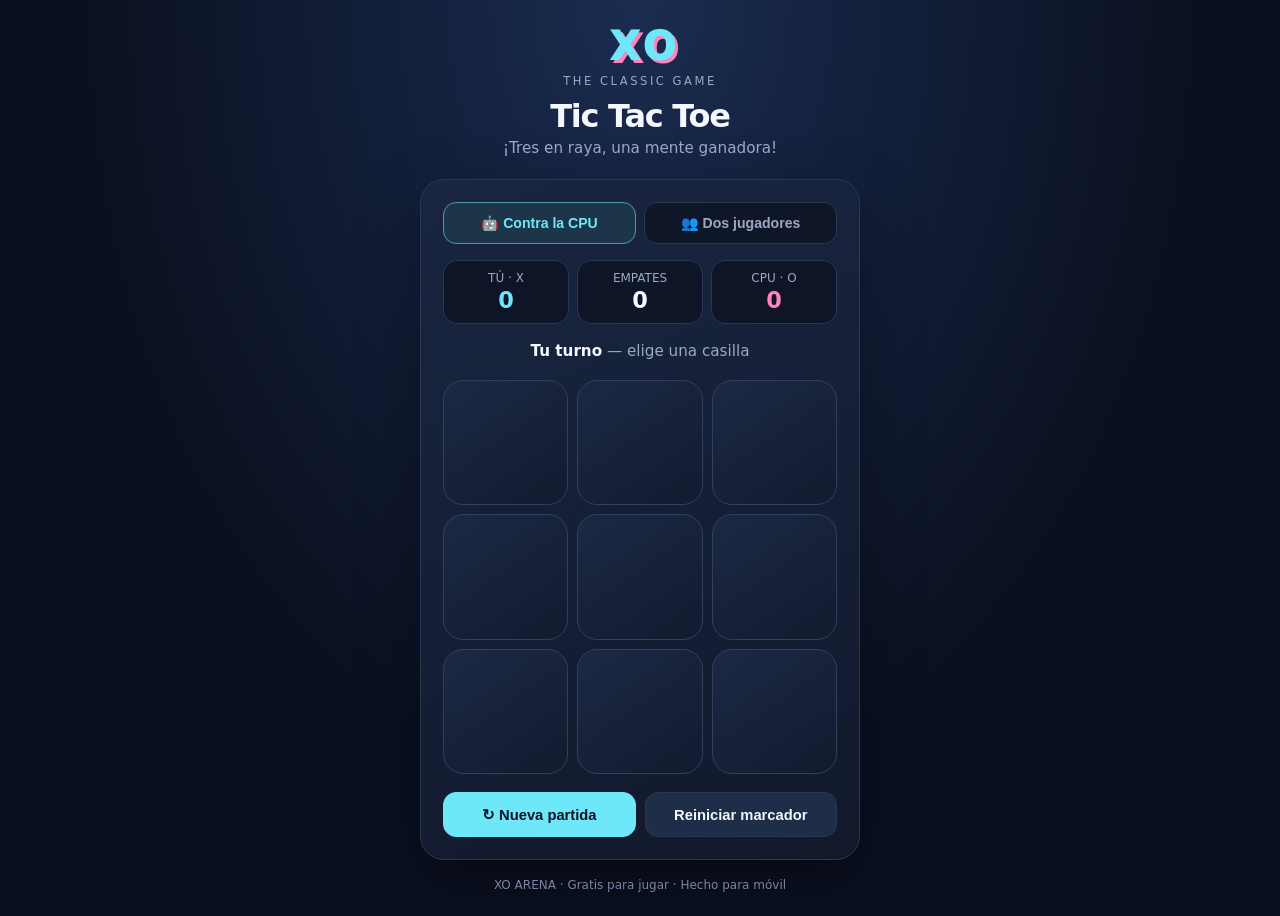
==== tic-tac-toe/index.html @ f256afb7 "Add mobile-friendly Tic Tac Toe game" ====
<!doctype html>
<html lang="es">
<head>
<meta charset="utf-8">
<meta name="viewport" content="width=device-width, initial-scale=1, viewport-fit=cover">
<meta name="theme-color" content="#10172a">
<meta name="description" content="Juega Tic Tac Toe contra otra persona o contra la computadora.">
<link rel="manifest" href="manifest.webmanifest">
<link rel="icon" href="icon.svg" type="image/svg+xml">
<title>Tic Tac Toe — XO Arena</title>
<style>
:root{color-scheme:dark;--bg:#0b1020;--panel:#141d33;--line:#293654;--text:#f4f7ff;--muted:#9ba9c5;--cyan:#6ee7f9;--pink:#ff83bd;--gold:#ffd166}
*{box-sizing:border-box}body{margin:0;min-height:100vh;background:radial-gradient(ellipse at top,#1a2c50 0%,var(--bg) 62%);font-family:system-ui,-apple-system,Segoe UI,sans-serif;color:var(--text);display:flex;justify-content:center;padding:24px 16px calc(24px + env(safe-area-inset-bottom))}
main{width:min(100%,440px);margin:auto}.brand{text-align:center;margin-bottom:22px}.logo{font-size:2.4rem;font-weight:950;letter-spacing:-5px;color:var(--cyan);text-shadow:3px 3px 0 #ff83bd}.eyebrow{font-size:.72rem;text-transform:uppercase;letter-spacing:.22em;color:var(--muted);margin-top:5px}.brand h1{font-size:2rem;margin:9px 0 4px;letter-spacing:-.04em}.brand p{margin:0;color:var(--muted);font-size:.95rem}
.panel{background:linear-gradient(160deg,#192541,#11192b);border:1px solid var(--line);border-radius:24px;padding:18px;box-shadow:0 22px 65px #0005}
.modes{display:grid;grid-template-columns:1fr 1fr;gap:8px;margin-bottom:16px}.mode{border:1px solid var(--line);border-radius:13px;background:#0e1628;color:var(--muted);padding:12px 8px;font-weight:750;font-size:.88rem;cursor:pointer}.mode.active{background:#1c3549;color:var(--cyan);border-color:#4e9aaa}
.score{display:grid;grid-template-columns:repeat(3,1fr);gap:8px;margin-bottom:18px}.score article{background:#0d1526;border:1px solid var(--line);border-radius:14px;padding:10px 5px;text-align:center}.score span{display:block;color:var(--muted);font-size:.75rem}.score strong{display:block;font-size:1.4rem;margin-top:2px}.score .x{color:var(--cyan)}.score .o{color:var(--pink)}
.status{text-align:center;color:var(--muted);min-height:26px;font-size:.95rem;margin:5px 0 12px}.status b{color:var(--text)}
.board{display:grid;grid-template-columns:repeat(3,1fr);gap:9px;aspect-ratio:1;margin-bottom:18px}.cell{border:1px solid #30405f;border-radius:18px;background:linear-gradient(145deg,#1c2944,#121b2f);font-size:clamp(2.8rem,15vw,4.3rem);font-weight:900;display:grid;place-items:center;cursor:pointer;transition:transform .12s,border-color .12s;min-width:0;touch-action:manipulation}.cell:active{transform:scale(.96)}.cell:disabled{cursor:default}.cell.x{color:var(--cyan)}.cell.o{color:var(--pink)}.cell.win{background:#263d4a;border-color:var(--gold);box-shadow:inset 0 0 22px #ffd16620}
.actions{display:grid;grid-template-columns:1fr 1fr;gap:9px}.btn{padding:13px;border-radius:13px;border:1px solid var(--line);background:#202d48;color:var(--text);font-weight:800;cursor:pointer;font-size:.92rem}.btn.primary{background:var(--cyan);color:#091321;border-color:var(--cyan)}.foot{text-align:center;color:#7786a4;font-size:.75rem;margin:18px 0 0}
@media(min-width:420px){.panel{padding:22px}.cell{border-radius:20px}}
</style>
</head>
<body><main>
<header class="brand"><div class="logo">X O</div><div class="eyebrow">The classic game</div><h1>Tic Tac Toe</h1><p>¡Tres en raya, una mente ganadora!</p></header>
<section class="panel" aria-label="Juego Tic Tac Toe">
<div class="modes"><button class="mode active" id="cpuMode">🤖 Contra la CPU</button><button class="mode" id="twoMode">👥 Dos jugadores</button></div>
<div class="score"><article><span id="xLabel">TÚ · X</span><strong class="x" id="xScore">0</strong></article><article><span>EMPATES</span><strong id="drawScore">0</strong></article><article><span id="oLabel">CPU · O</span><strong class="o" id="oScore">0</strong></article></div>
<div class="status" id="status" aria-live="polite"><b>Tu turno</b> — elige una casilla</div>
<div class="board" id="board" role="group" aria-label="Tablero de 3 por 3"></div>
<div class="actions"><button class="btn primary" id="newGame">↻ Nueva partida</button><button class="btn" id="reset">Reiniciar marcador</button></div>
</section><p class="foot">XO ARENA · Gratis para jugar · Hecho para móvil</p>
</main>
<script>
const boardEl=document.querySelector('#board'),statusEl=document.querySelector('#status');
let cells=Array(9).fill(''),turn='X',mode='cpu',over=false,scores={X:0,O:0,D:0},winning=[];
const wins=[[0,1,2],[3,4,5],[6,7,8],[0,3,6],[1,4,7],[2,5,8],[0,4,8],[2,4,6]];
function render(){boardEl.innerHTML='';cells.forEach((v,i)=>{const b=document.createElement('button');b.className='cell'+(v?' '+v.toLowerCase():'')+(winning.includes(i)?' win':'');b.textContent=v;b.setAttribute('aria-label','Casilla '+(i+1)+(v?', '+v:' vacía'));b.disabled=!!v||over||(mode==='cpu'&&turn==='O');b.onclick=()=>play(i);boardEl.appendChild(b)});document.querySelector('#xScore').textContent=scores.X;document.querySelector('#oScore').textContent=scores.O;document.querySelector('#drawScore').textContent=scores.D}
function check(){for(const line of wins)if(cells[line[0]]&&line.every(i=>cells[i]===cells[line[0]]))return line;return null}
function play(i){if(cells[i]||over)return;cells[i]=turn;let line=check();if(line){winning=line;over=true;scores[turn]++;statusEl.innerHTML=turn==='X'?'<b>¡Ganaste! 🎉</b>':'<b>¡'+(mode==='cpu'?'La CPU ganó 🤖':'Jugador O ganó')+'!</b>';render();return}if(cells.every(Boolean)){over=true;scores.D++;statusEl.innerHTML='<b>¡Empate!</b> Buena partida 🤝';render();return}turn=turn==='X'?'O':'X';status();render();if(mode==='cpu'&&turn==='O'){setTimeout(cpuMove,360)}}
function cpuMove(){if(over||mode!=='cpu')return;let move=bestMove();play(move)}
function bestMove(){// Minimax: la CPU juega de forma óptima
let best=-Infinity,choice=-1;for(let i=0;i<9;i++)if(!cells[i]){cells[i]='O';let score=minimax(false,0);cells[i]='';if(score>best){best=score;choice=i}}return choice}
function minimax(maximizing,depth){const line=check();if(line)return cells[line[0]]==='O'?10-depth:depth-10;if(cells.every(Boolean))return 0;if(maximizing){let best=-Infinity;for(let i=0;i<9;i++)if(!cells[i]){cells[i]='O';best=Math.max(best,minimax(false,depth+1));cells[i]=''}return best}else{let best=Infinity;for(let i=0;i<9;i++)if(!cells[i]){cells[i]='X';best=Math.min(best,minimax(true,depth+1));cells[i]=''}return best}}
function status(){statusEl.innerHTML=turn==='X'?'<b>Tu turno</b> — elige una casilla':mode==='cpu'?'<b>Turno de la CPU</b>':'<b>Turno del jugador O</b>'}
function newGame(){cells=Array(9).fill('');turn='X';over=false;winning=[];status();render()}
function setMode(m){mode=m;document.querySelector('#cpuMode').classList.toggle('active',m==='cpu');document.querySelector('#twoMode').classList.toggle('active',m==='two');document.querySelector('#xLabel').textContent=m==='cpu'?'TÚ · X':'JUGADOR X';document.querySelector('#oLabel').textContent=m==='cpu'?'CPU · O':'JUGADOR O';newGame()}
document.querySelector('#cpuMode').onclick=()=>setMode('cpu');document.querySelector('#twoMode').onclick=()=>setMode('two');document.querySelector('#newGame').onclick=newGame;document.querySelector('#reset').onclick=()=>{scores={X:0,O:0,D:0};newGame()};render();
if('serviceWorker' in navigator && location.protocol.startsWith('http'))window.addEventListener('load',()=>navigator.serviceWorker.register('sw.js').catch(()=>{}));
</script></body></html>
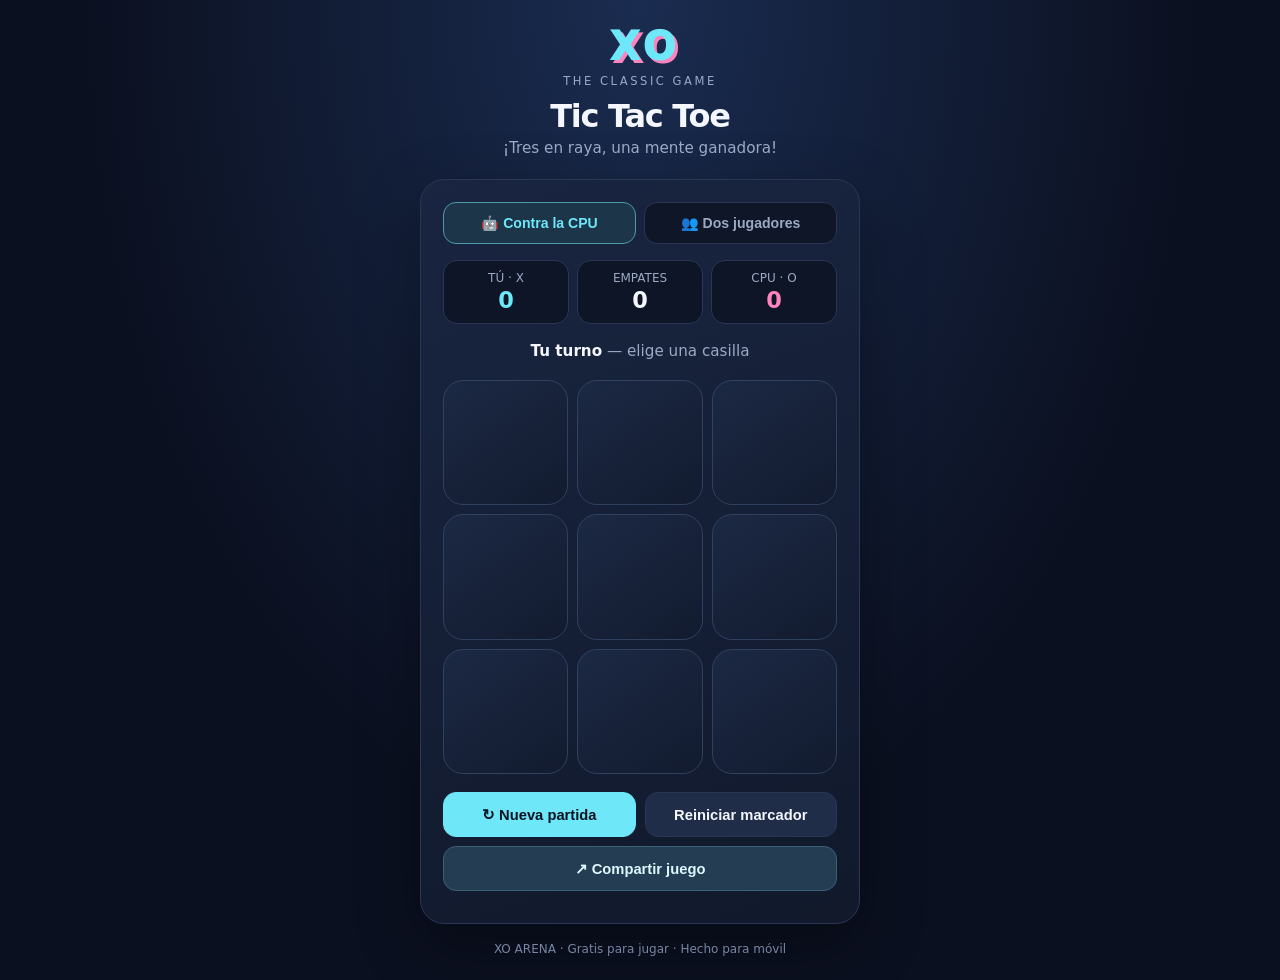
==== commit 16a9d586: "Add share button to Tic Tac Toe game" ====
--- a/tic-tac-toe/index.html
+++ b/tic-tac-toe/index.html
@@ -17,7 +17,7 @@
 .score{display:grid;grid-template-columns:repeat(3,1fr);gap:8px;margin-bottom:18px}.score article{background:#0d1526;border:1px solid var(--line);border-radius:14px;padding:10px 5px;text-align:center}.score span{display:block;color:var(--muted);font-size:.75rem}.score strong{display:block;font-size:1.4rem;margin-top:2px}.score .x{color:var(--cyan)}.score .o{color:var(--pink)}
 .status{text-align:center;color:var(--muted);min-height:26px;font-size:.95rem;margin:5px 0 12px}.status b{color:var(--text)}
 .board{display:grid;grid-template-columns:repeat(3,1fr);gap:9px;aspect-ratio:1;margin-bottom:18px}.cell{border:1px solid #30405f;border-radius:18px;background:linear-gradient(145deg,#1c2944,#121b2f);font-size:clamp(2.8rem,15vw,4.3rem);font-weight:900;display:grid;place-items:center;cursor:pointer;transition:transform .12s,border-color .12s;min-width:0;touch-action:manipulation}.cell:active{transform:scale(.96)}.cell:disabled{cursor:default}.cell.x{color:var(--cyan)}.cell.o{color:var(--pink)}.cell.win{background:#263d4a;border-color:var(--gold);box-shadow:inset 0 0 22px #ffd16620}
-.actions{display:grid;grid-template-columns:1fr 1fr;gap:9px}.btn{padding:13px;border-radius:13px;border:1px solid var(--line);background:#202d48;color:var(--text);font-weight:800;cursor:pointer;font-size:.92rem}.btn.primary{background:var(--cyan);color:#091321;border-color:var(--cyan)}.foot{text-align:center;color:#7786a4;font-size:.75rem;margin:18px 0 0}
+.actions{display:grid;grid-template-columns:1fr 1fr;gap:9px}.share-row{margin-top:9px}.share-row .btn{width:100%;background:#243d53;border-color:#3c6078;color:#dff8ff}.btn{padding:13px;border-radius:13px;border:1px solid var(--line);background:#202d48;color:var(--text);font-weight:800;cursor:pointer;font-size:.92rem}.btn.primary{background:var(--cyan);color:#091321;border-color:var(--cyan)}.foot{text-align:center;color:#7786a4;font-size:.75rem;margin:18px 0 0}
 @media(min-width:420px){.panel{padding:22px}.cell{border-radius:20px}}
 </style>
 </head>
@@ -28,7 +28,7 @@
 <div class="score"><article><span id="xLabel">TÚ · X</span><strong class="x" id="xScore">0</strong></article><article><span>EMPATES</span><strong id="drawScore">0</strong></article><article><span id="oLabel">CPU · O</span><strong class="o" id="oScore">0</strong></article></div>
 <div class="status" id="status" aria-live="polite"><b>Tu turno</b> — elige una casilla</div>
 <div class="board" id="board" role="group" aria-label="Tablero de 3 por 3"></div>
-<div class="actions"><button class="btn primary" id="newGame">↻ Nueva partida</button><button class="btn" id="reset">Reiniciar marcador</button></div>
+<div class="actions"><button class="btn primary" id="newGame">↻ Nueva partida</button><button class="btn" id="reset">Reiniciar marcador</button></div><div class="share-row"><button class="btn" id="shareGame">↗ Compartir juego</button></div><p id="shareStatus" class="status" aria-live="polite" style="margin:10px 0 0;min-height:0"></p>
 </section><p class="foot">XO ARENA · Gratis para jugar · Hecho para móvil</p>
 </main>
 <script>
@@ -45,6 +45,7 @@
 function status(){statusEl.innerHTML=turn==='X'?'<b>Tu turno</b> — elige una casilla':mode==='cpu'?'<b>Turno de la CPU</b>':'<b>Turno del jugador O</b>'}
 function newGame(){cells=Array(9).fill('');turn='X';over=false;winning=[];status();render()}
 function setMode(m){mode=m;document.querySelector('#cpuMode').classList.toggle('active',m==='cpu');document.querySelector('#twoMode').classList.toggle('active',m==='two');document.querySelector('#xLabel').textContent=m==='cpu'?'TÚ · X':'JUGADOR X';document.querySelector('#oLabel').textContent=m==='cpu'?'CPU · O':'JUGADOR O';newGame()}
+document.querySelector('#shareGame').onclick=async()=>{const shareUrl='https://jarias562.github.io/Mi-financial-tracker/tic-tac-toe/';const shareData={title:'Tic Tac Toe — XO Arena',text:'¡Juega Tic Tac Toe conmigo! Abre este enlace y agrega el juego a tu pantalla de inicio para tenerlo como una app.',url:shareUrl};const msg=document.querySelector('#shareStatus');try{if(navigator.share){await navigator.share(shareData);msg.textContent='¡Listo! Comparte el enlace con tus amigos.'}else if(navigator.clipboard&&window.isSecureContext){await navigator.clipboard.writeText(shareUrl);msg.textContent='¡Enlace copiado! Ya puedes pegarlo en WhatsApp, TikTok o donde quieras.'}else{window.prompt('Copia este enlace para compartir el juego:',shareUrl);msg.textContent='Copia el enlace y envíalo a tus amigos.'}}catch(err){if(err.name!=='AbortError') {try{window.prompt('Copia este enlace para compartir el juego:',shareUrl)}catch(e){} }}};
 document.querySelector('#cpuMode').onclick=()=>setMode('cpu');document.querySelector('#twoMode').onclick=()=>setMode('two');document.querySelector('#newGame').onclick=newGame;document.querySelector('#reset').onclick=()=>{scores={X:0,O:0,D:0};newGame()};render();
 if('serviceWorker' in navigator && location.protocol.startsWith('http'))window.addEventListener('load',()=>navigator.serviceWorker.register('sw.js').catch(()=>{}));
 </script></body></html>
